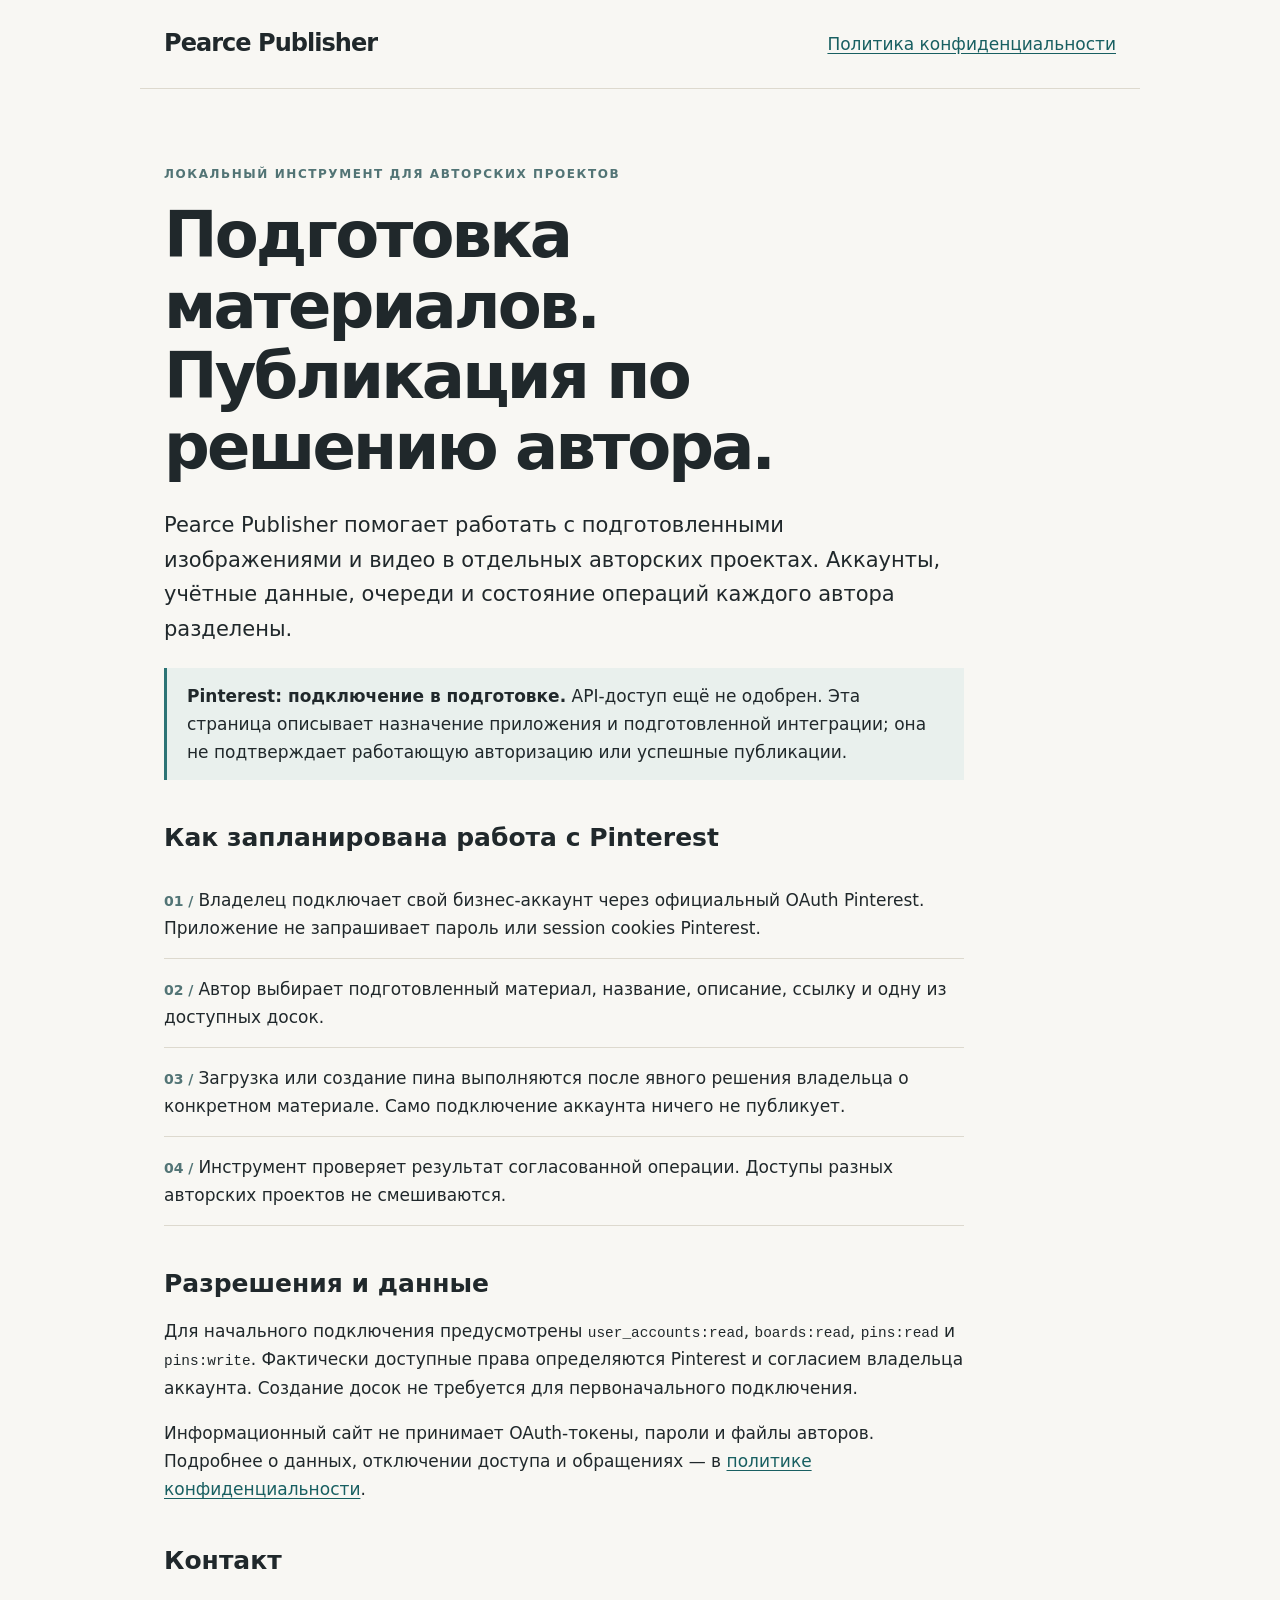
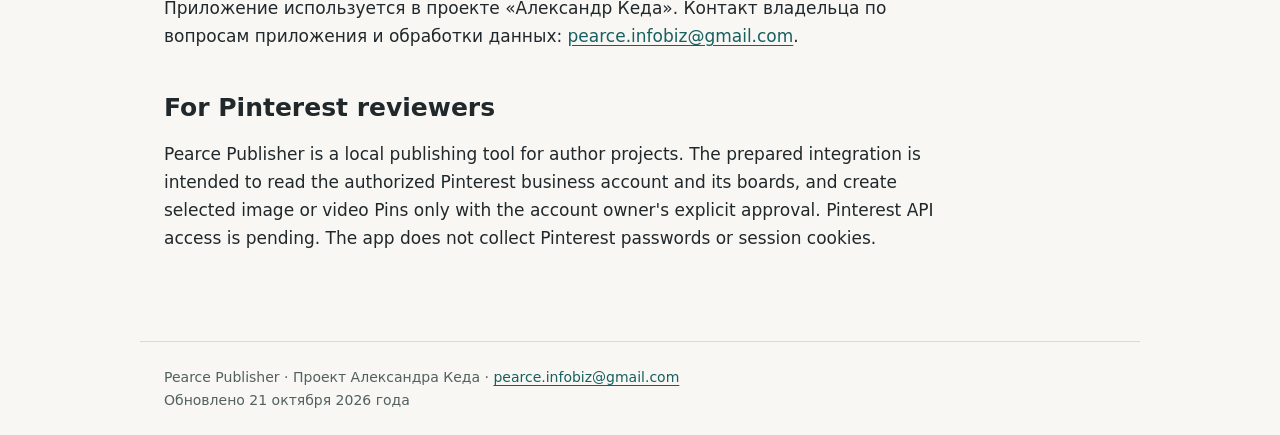
==== index.html @ 65de3b27 "Publish Pearce Publisher information and privacy policy" ====
<!doctype html><html lang="ru"><head><meta charset="utf-8"><meta name="viewport" content="width=device-width,initial-scale=1"><title>Pearce Publisher — информация о приложении</title><meta name="description" content="Pearce Publisher — application information, Pinterest integration and privacy policy."><link rel="stylesheet" href="style.css"></head><body><header><a href="./">Pearce Publisher</a><a href="privacy.html">Политика конфиденциальности</a></header><main><p class="eyebrow">Локальный инструмент для авторских проектов</p><h1>Подготовка материалов.<br>Публикация по решению автора.</h1><p class="intro">Pearce Publisher помогает работать с подготовленными изображениями и видео в отдельных авторских проектах. Аккаунты, учётные данные, очереди и состояние операций каждого автора разделены.</p><p class="status"><strong>Pinterest: подключение в подготовке.</strong> API-доступ ещё не одобрен. Эта страница описывает назначение приложения и подготовленной интеграции; она не подтверждает работающую авторизацию или успешные публикации.</p><h2>Как запланирована работа с Pinterest</h2><ol class="steps"><li>Владелец подключает свой бизнес-аккаунт через официальный OAuth Pinterest. Приложение не запрашивает пароль или session cookies Pinterest.</li><li>Автор выбирает подготовленный материал, название, описание, ссылку и одну из доступных досок.</li><li>Загрузка или создание пина выполняются после явного решения владельца о конкретном материале. Само подключение аккаунта ничего не публикует.</li><li>Инструмент проверяет результат согласованной операции. Доступы разных авторских проектов не смешиваются.</li></ol><h2>Разрешения и данные</h2><p>Для начального подключения предусмотрены <code>user_accounts:read</code>, <code>boards:read</code>, <code>pins:read</code> и <code>pins:write</code>. Фактически доступные права определяются Pinterest и согласием владельца аккаунта. Создание досок не требуется для первоначального подключения.</p><p>Информационный сайт не принимает OAuth-токены, пароли и файлы авторов. Подробнее о данных, отключении доступа и обращениях — в <a href="privacy.html">политике конфиденциальности</a>.</p><h2>Контакт</h2><p>Приложение используется в проекте «Александр Кеда». Контакт владельца по вопросам приложения и обработки данных: <a href="mailto:pearce.infobiz@gmail.com">pearce.infobiz@gmail.com</a>.</p><h2 lang="en">For Pinterest reviewers</h2><p lang="en">Pearce Publisher is a local publishing tool for author projects. The prepared integration is intended to read the authorized Pinterest business account and its boards, and create selected image or video Pins only with the account owner's explicit approval. Pinterest API access is pending. The app does not collect Pinterest passwords or session cookies.</p></main><footer>Pearce Publisher · Проект Александра Кеда · <a href="mailto:pearce.infobiz@gmail.com">pearce.infobiz@gmail.com</a><br>Обновлено 21 октября 2026 года</footer></body></html>
---- style.css ----
*{box-sizing:border-box}html{scroll-behavior:smooth}body{margin:0;background:#f8f7f3;color:#20282b;font:17px/1.65 system-ui,-apple-system,BlinkMacSystemFont,"Segoe UI",sans-serif}header,main,footer{max-width:1000px;margin:auto;padding:24px}header{display:flex;align-items:center;justify-content:space-between;border-bottom:1px solid #ddd9ce}header a:first-child{font-weight:750;letter-spacing:-.04em;font-size:24px;color:#20282b;text-decoration:none}a{color:#185f61;text-underline-offset:3px}main{padding-top:64px;padding-bottom:72px}h1{font-size:clamp(34px,6vw,64px);line-height:1.1;letter-spacing:-.045em;max-width:850px;margin:0 0 26px}h2{font-size:25px;line-height:1.25;margin:42px 0 16px}p{max-width:800px}.eyebrow{font-size:12px;font-weight:700;letter-spacing:.13em;color:#527475;margin-bottom:16px;text-transform:uppercase}.intro{font-size:21px}.status{border-left:3px solid #2c7475;padding:14px 20px;background:#e9f0ed;max-width:800px}.steps{padding:0;list-style:none;counter-reset:item}.steps li{padding:16px 0;border-bottom:1px solid #ddd9ce;max-width:800px}.steps li:before{counter-increment:item;content:"0" counter(item) " / ";color:#527475;font-size:14px;font-weight:700}code{font-size:.85em;overflow-wrap:anywhere}footer{border-top:1px solid #ddd9ce;color:#52605f;font-size:14px}nav[aria-label]{display:flex;gap:8px 20px;flex-wrap:wrap;max-width:800px;margin:24px 0}section{scroll-margin-top:24px}ul{padding-left:24px}@media(max-width:600px){header{align-items:flex-start;gap:18px;flex-direction:column}header,main,footer{padding-left:20px;padding-right:20px}main{padding-top:40px}h1{font-size:38px}}
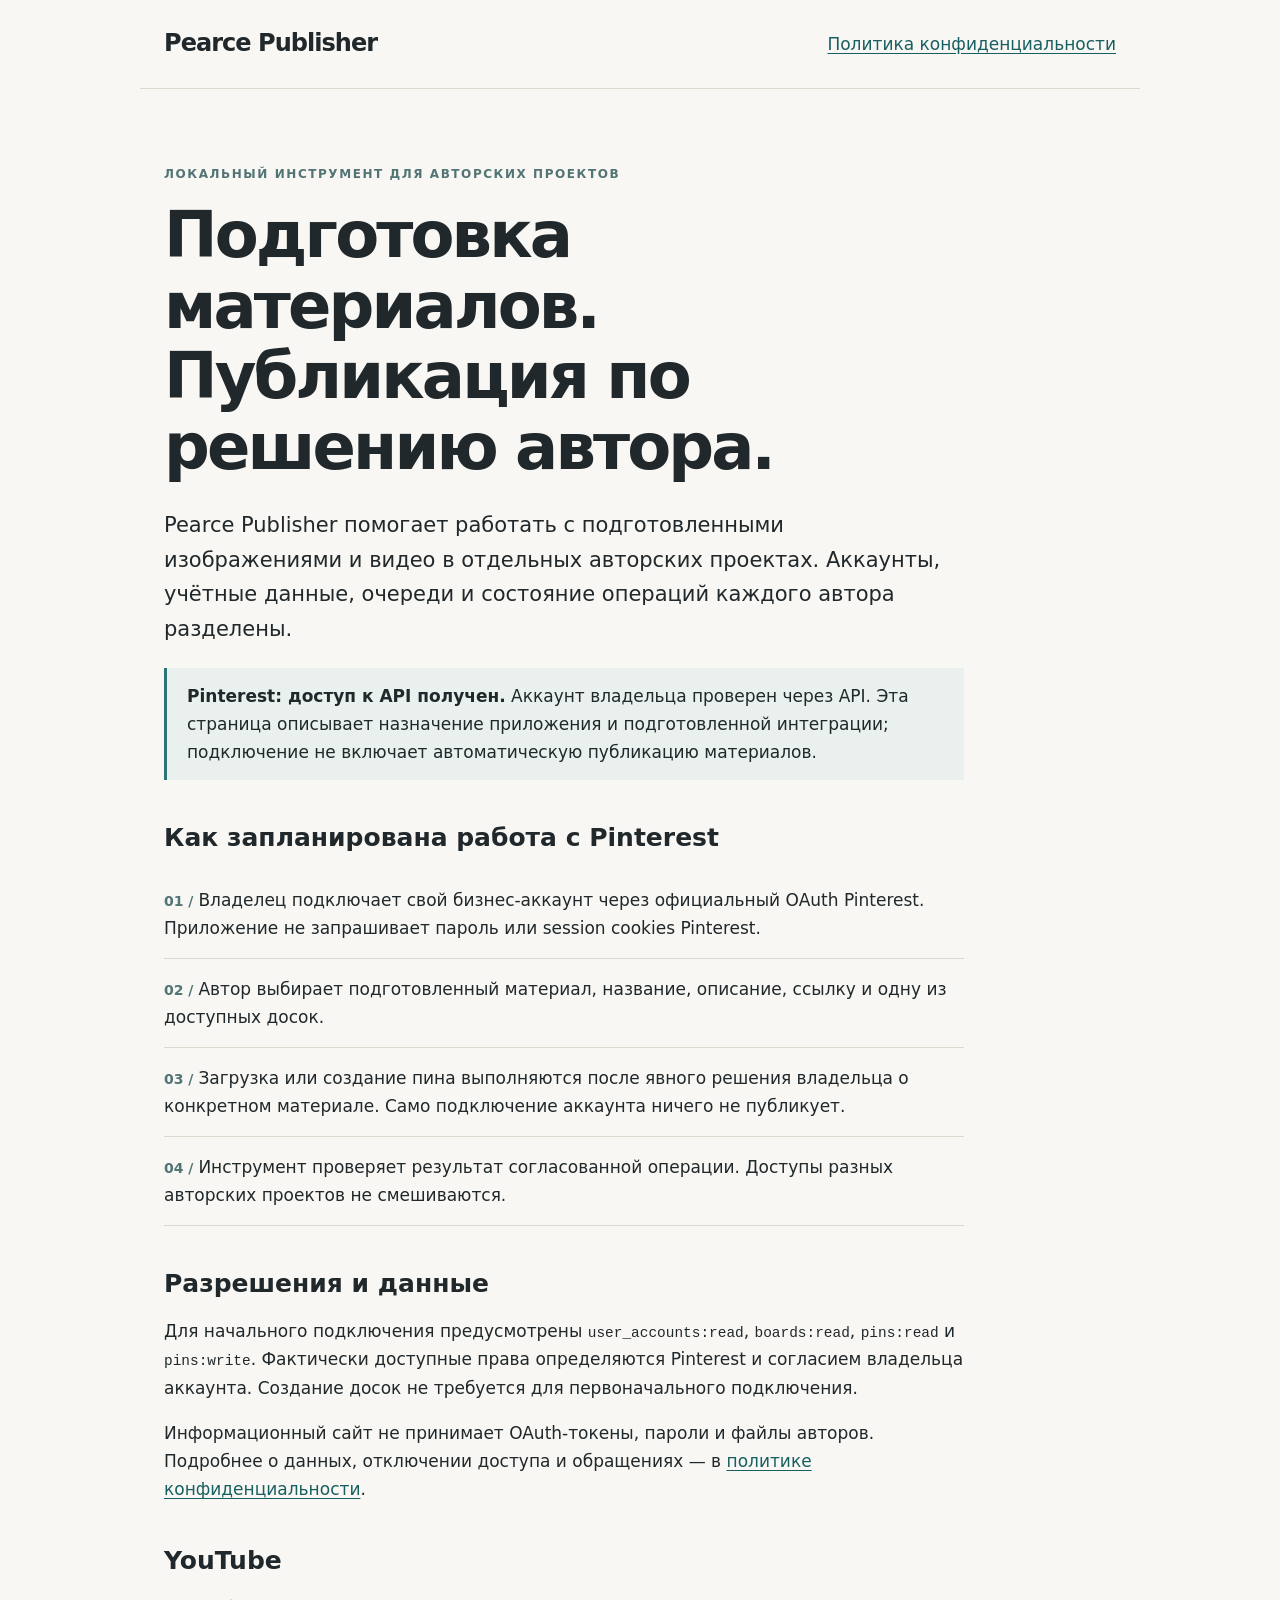
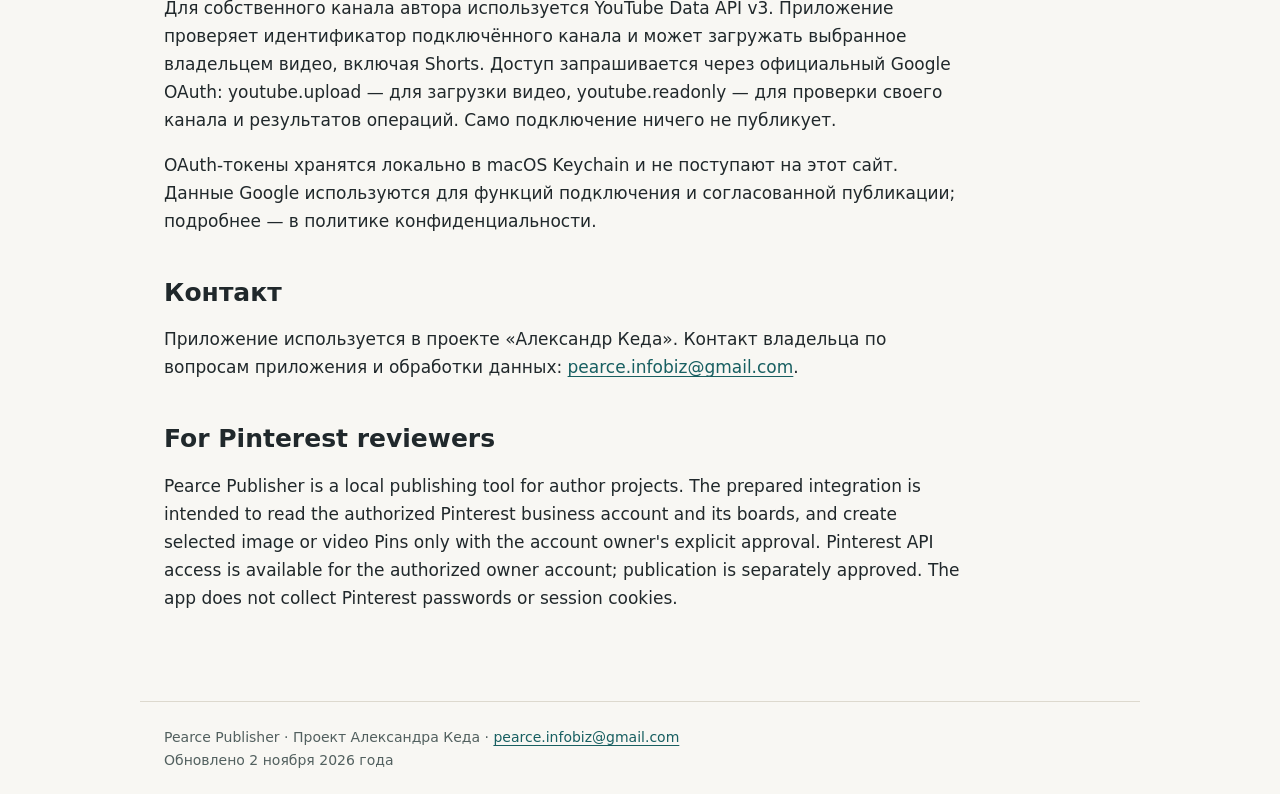
==== commit db69bc9f: "Add YouTube API disclosures and update connection information" ====
--- a/index.html
+++ b/index.html
@@ -1 +1 @@
-<!doctype html><html lang="ru"><head><meta charset="utf-8"><meta name="viewport" content="width=device-width,initial-scale=1"><title>Pearce Publisher — информация о приложении</title><meta name="description" content="Pearce Publisher — application information, Pinterest integration and privacy policy."><link rel="stylesheet" href="style.css"></head><body><header><a href="./">Pearce Publisher</a><a href="privacy.html">Политика конфиденциальности</a></header><main><p class="eyebrow">Локальный инструмент для авторских проектов</p><h1>Подготовка материалов.<br>Публикация по решению автора.</h1><p class="intro">Pearce Publisher помогает работать с подготовленными изображениями и видео в отдельных авторских проектах. Аккаунты, учётные данные, очереди и состояние операций каждого автора разделены.</p><p class="status"><strong>Pinterest: подключение в подготовке.</strong> API-доступ ещё не одобрен. Эта страница описывает назначение приложения и подготовленной интеграции; она не подтверждает работающую авторизацию или успешные публикации.</p><h2>Как запланирована работа с Pinterest</h2><ol class="steps"><li>Владелец подключает свой бизнес-аккаунт через официальный OAuth Pinterest. Приложение не запрашивает пароль или session cookies Pinterest.</li><li>Автор выбирает подготовленный материал, название, описание, ссылку и одну из доступных досок.</li><li>Загрузка или создание пина выполняются после явного решения владельца о конкретном материале. Само подключение аккаунта ничего не публикует.</li><li>Инструмент проверяет результат согласованной операции. Доступы разных авторских проектов не смешиваются.</li></ol><h2>Разрешения и данные</h2><p>Для начального подключения предусмотрены <code>user_accounts:read</code>, <code>boards:read</code>, <code>pins:read</code> и <code>pins:write</code>. Фактически доступные права определяются Pinterest и согласием владельца аккаунта. Создание досок не требуется для первоначального подключения.</p><p>Информационный сайт не принимает OAuth-токены, пароли и файлы авторов. Подробнее о данных, отключении доступа и обращениях — в <a href="privacy.html">политике конфиденциальности</a>.</p><h2>Контакт</h2><p>Приложение используется в проекте «Александр Кеда». Контакт владельца по вопросам приложения и обработки данных: <a href="mailto:pearce.infobiz@gmail.com">pearce.infobiz@gmail.com</a>.</p><h2 lang="en">For Pinterest reviewers</h2><p lang="en">Pearce Publisher is a local publishing tool for author projects. The prepared integration is intended to read the authorized Pinterest business account and its boards, and create selected image or video Pins only with the account owner's explicit approval. Pinterest API access is pending. The app does not collect Pinterest passwords or session cookies.</p></main><footer>Pearce Publisher · Проект Александра Кеда · <a href="mailto:pearce.infobiz@gmail.com">pearce.infobiz@gmail.com</a><br>Обновлено 21 октября 2026 года</footer></body></html>+<!doctype html><html lang="ru"><head><meta charset="utf-8"><meta name="viewport" content="width=device-width,initial-scale=1"><title>Pearce Publisher — информация о приложении</title><meta name="description" content="Pearce Publisher — application information, Pinterest integration and privacy policy."><link rel="stylesheet" href="style.css"></head><body><header><a href="./">Pearce Publisher</a><a href="privacy.html">Политика конфиденциальности</a></header><main><p class="eyebrow">Локальный инструмент для авторских проектов</p><h1>Подготовка материалов.<br>Публикация по решению автора.</h1><p class="intro">Pearce Publisher помогает работать с подготовленными изображениями и видео в отдельных авторских проектах. Аккаунты, учётные данные, очереди и состояние операций каждого автора разделены.</p><p class="status"><strong>Pinterest: доступ к API получен.</strong> Аккаунт владельца проверен через API. Эта страница описывает назначение приложения и подготовленной интеграции; подключение не включает автоматическую публикацию материалов.</p><h2>Как запланирована работа с Pinterest</h2><ol class="steps"><li>Владелец подключает свой бизнес-аккаунт через официальный OAuth Pinterest. Приложение не запрашивает пароль или session cookies Pinterest.</li><li>Автор выбирает подготовленный материал, название, описание, ссылку и одну из доступных досок.</li><li>Загрузка или создание пина выполняются после явного решения владельца о конкретном материале. Само подключение аккаунта ничего не публикует.</li><li>Инструмент проверяет результат согласованной операции. Доступы разных авторских проектов не смешиваются.</li></ol><h2>Разрешения и данные</h2><p>Для начального подключения предусмотрены <code>user_accounts:read</code>, <code>boards:read</code>, <code>pins:read</code> и <code>pins:write</code>. Фактически доступные права определяются Pinterest и согласием владельца аккаунта. Создание досок не требуется для первоначального подключения.</p><p>Информационный сайт не принимает OAuth-токены, пароли и файлы авторов. Подробнее о данных, отключении доступа и обращениях — в <a href="privacy.html">политике конфиденциальности</a>.</p><h2>YouTube</h2><p>Для собственного канала автора используется YouTube Data API v3. Приложение проверяет идентификатор подключённого канала и может загружать выбранное владельцем видео, включая Shorts. Доступ запрашивается через официальный Google OAuth: youtube.upload — для загрузки видео, youtube.readonly — для проверки своего канала и результатов операций. Само подключение ничего не публикует.</p><p>OAuth-токены хранятся локально в macOS Keychain и не поступают на этот сайт. Данные Google используются для функций подключения и согласованной публикации; подробнее — в политике конфиденциальности.</p><h2>Контакт</h2><p>Приложение используется в проекте «Александр Кеда». Контакт владельца по вопросам приложения и обработки данных: <a href="mailto:pearce.infobiz@gmail.com">pearce.infobiz@gmail.com</a>.</p><h2 lang="en">For Pinterest reviewers</h2><p lang="en">Pearce Publisher is a local publishing tool for author projects. The prepared integration is intended to read the authorized Pinterest business account and its boards, and create selected image or video Pins only with the account owner's explicit approval. Pinterest API access is available for the authorized owner account; publication is separately approved. The app does not collect Pinterest passwords or session cookies.</p></main><footer>Pearce Publisher · Проект Александра Кеда · <a href="mailto:pearce.infobiz@gmail.com">pearce.infobiz@gmail.com</a><br>Обновлено 2 ноября 2026 года</footer></body></html>
